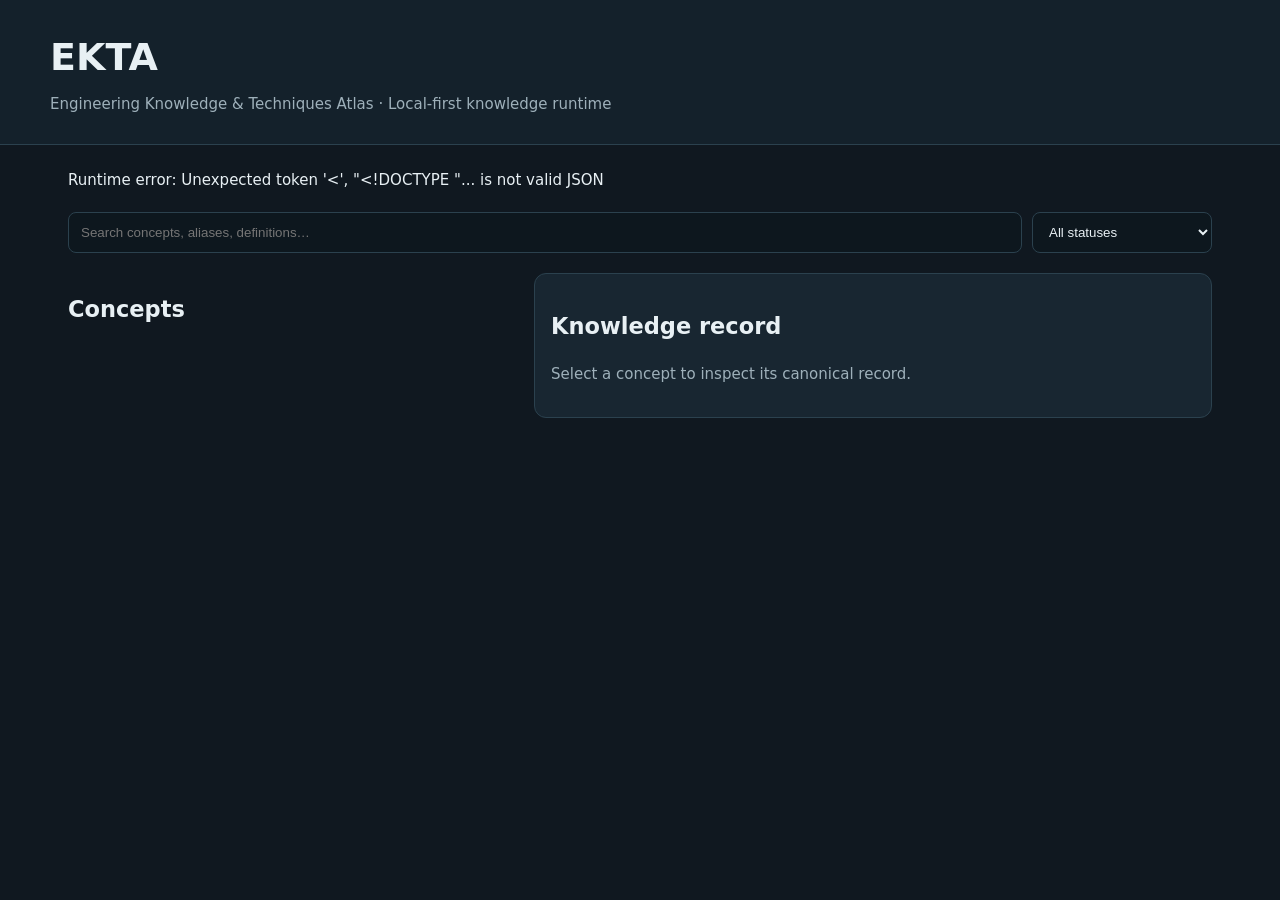
==== runtime/web/index.html @ 0058f208 "build: add minimal EKTA runtime explorer interface" ====
<!doctype html>
<html lang="en">
<head>
  <meta charset="utf-8">
  <meta name="viewport" content="width=device-width, initial-scale=1">
  <meta name="theme-color" content="#101820">
  <title>EKTA · Engineering Knowledge Atlas</title>
  <style>
    :root{color-scheme:dark;--bg:#101820;--panel:#182631;--line:#2b414e;--text:#e8f0f4;--muted:#9eb0ba;--accent:#7dd3c7}
    *{box-sizing:border-box}body{margin:0;background:var(--bg);color:var(--text);font:15px/1.55 system-ui,sans-serif}
    header{padding:28px max(22px,calc((100vw - 1180px)/2));border-bottom:1px solid var(--line);background:#14212b}
    h1{margin:0;font-size:clamp(24px,4vw,38px)}header p{margin:6px 0 0;color:var(--muted)}
    main{max-width:1180px;margin:24px auto;padding:0 18px}.stats{display:grid;grid-template-columns:repeat(auto-fit,minmax(150px,1fr));gap:12px}
    .stat,.panel,.item{background:var(--panel);border:1px solid var(--line);border-radius:12px;padding:16px}
    .stat strong{display:block;font-size:25px;color:var(--accent)}.stat span,.muted{color:var(--muted)}
    .toolbar{display:flex;gap:10px;margin:20px 0;flex-wrap:wrap}input,select{background:#0d171e;border:1px solid var(--line);color:var(--text);padding:11px 12px;border-radius:8px;min-width:180px}
    #query{flex:1}.layout{display:grid;grid-template-columns:minmax(260px,1fr) minmax(0,1.5fr);gap:14px}
    #results{display:grid;gap:8px;align-content:start}.item{cursor:pointer;text-align:left;color:inherit;width:100%}.item:hover,.item[aria-current=true]{border-color:var(--accent)}
    .item b{display:block}.item small{color:var(--muted)}pre{white-space:pre-wrap;overflow-wrap:anywhere;color:#c5d7df}
    @media(max-width:760px){.layout{grid-template-columns:1fr}.toolbar input{min-width:100%}}
  </style>
</head>
<body>
<header><h1>EKTA</h1><p>Engineering Knowledge &amp; Techniques Atlas · Local-first knowledge runtime</p></header>
<main>
  <section class="stats" id="stats" aria-live="polite"><div class="stat">Loading atlas…</div></section>
  <div class="toolbar">
    <input id="query" type="search" placeholder="Search concepts, aliases, definitions…" aria-label="Search concepts">
    <select id="status" aria-label="Filter by status"><option value="">All statuses</option><option>PROPOSED</option><option>RESEARCHED</option><option>VERIFIED</option><option>IMPLEMENTED</option><option>VALIDATED</option></select>
  </div>
  <section class="layout">
    <div><h2>Concepts</h2><div id="results" aria-live="polite"></div></div>
    <article class="panel" id="detail"><h2>Knowledge record</h2><p class="muted">Select a concept to inspect its canonical record.</p></article>
  </section>
</main>
<script>
const $=s=>document.querySelector(s);
async function loadOverview(){const d=await fetch('/api/v1/overview').then(r=>r.json());$('#stats').innerHTML=[
['Concepts',d.concept_count],['Domains',d.domain_count],['Layers',d.layer_count],['Graph edges',d.graph.edge_count],['Resolved edges',d.graph.resolved_edge_count]
].map(([k,v])=>'<div class="stat"><strong>'+v+'</strong><span>'+k+'</span></div>').join('')}
async function loadConcepts(){const p=new URLSearchParams();if($('#query').value)p.set('q',$('#query').value);if($('#status').value)p.set('status',$('#status').value);
const d=await fetch('/api/v1/concepts?'+p).then(r=>r.json());$('#results').innerHTML=d.items.map(x=>'<button class="item" data-id="'+x.id+'"><b>'+x.canonical_name+'</b><small>'+x.id+' · '+x.status+'</small></button>').join('')||'<p class="muted">No matching concepts.</p>';
document.querySelectorAll('[data-id]').forEach(b=>b.addEventListener('click',()=>loadDetail(b.dataset.id)))}
async function loadDetail(id){const d=await fetch('/api/v1/concepts/'+encodeURIComponent(id)).then(r=>r.json());$('#detail').innerHTML='<h2>'+d.canonical_name+'</h2><p class="muted">'+d.id+' · '+d.status+' · revision '+d.revision+'</p><p><b>Domains:</b> '+d.domains.join(', ')+'</p><p><b>Layers:</b> '+d.layers.join(', ')+'</p><pre></pre>';$('#detail pre').textContent=d.body}
$('#query').addEventListener('input',loadConcepts);$('#status').addEventListener('change',loadConcepts);
Promise.all([loadOverview(),loadConcepts()]).catch(e=>{$('#stats').textContent='Runtime error: '+e.message});
</script>
</body>
</html>
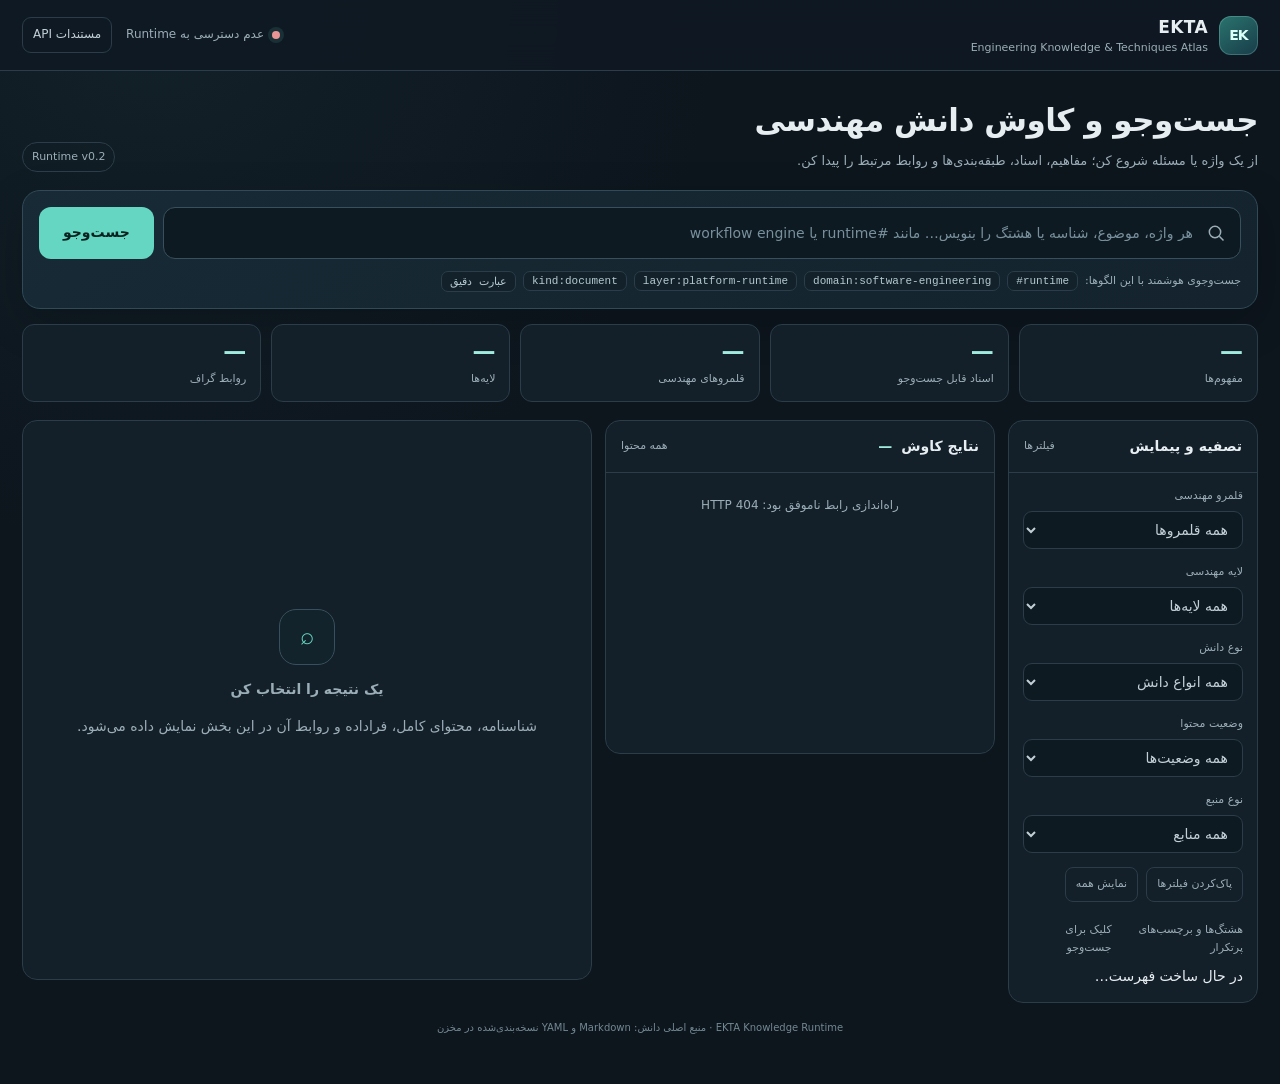
==== commit 6cba1980: "feat: build Persian RTL EKTA search and knowledge explorer" ====
--- a/runtime/web/index.html
+++ b/runtime/web/index.html
@@ -1,49 +1,414 @@
 <!doctype html>
-<html lang="en">
+<html lang="fa" dir="rtl">
 <head>
   <meta charset="utf-8">
   <meta name="viewport" content="width=device-width, initial-scale=1">
-  <meta name="theme-color" content="#101820">
-  <title>EKTA · Engineering Knowledge Atlas</title>
+  <meta name="theme-color" content="#101a23">
+  <meta name="description" content="EKTA — اطلس دانش و تکنیک‌های مهندسی؛ جست‌وجو، کاوش و مشاهده شناسنامه‌های دانش.">
+  <title>EKTA | اطلس دانش مهندسی</title>
   <style>
-    :root{color-scheme:dark;--bg:#101820;--panel:#182631;--line:#2b414e;--text:#e8f0f4;--muted:#9eb0ba;--accent:#7dd3c7}
-    *{box-sizing:border-box}body{margin:0;background:var(--bg);color:var(--text);font:15px/1.55 system-ui,sans-serif}
-    header{padding:28px max(22px,calc((100vw - 1180px)/2));border-bottom:1px solid var(--line);background:#14212b}
-    h1{margin:0;font-size:clamp(24px,4vw,38px)}header p{margin:6px 0 0;color:var(--muted)}
-    main{max-width:1180px;margin:24px auto;padding:0 18px}.stats{display:grid;grid-template-columns:repeat(auto-fit,minmax(150px,1fr));gap:12px}
-    .stat,.panel,.item{background:var(--panel);border:1px solid var(--line);border-radius:12px;padding:16px}
-    .stat strong{display:block;font-size:25px;color:var(--accent)}.stat span,.muted{color:var(--muted)}
-    .toolbar{display:flex;gap:10px;margin:20px 0;flex-wrap:wrap}input,select{background:#0d171e;border:1px solid var(--line);color:var(--text);padding:11px 12px;border-radius:8px;min-width:180px}
-    #query{flex:1}.layout{display:grid;grid-template-columns:minmax(260px,1fr) minmax(0,1.5fr);gap:14px}
-    #results{display:grid;gap:8px;align-content:start}.item{cursor:pointer;text-align:left;color:inherit;width:100%}.item:hover,.item[aria-current=true]{border-color:var(--accent)}
-    .item b{display:block}.item small{color:var(--muted)}pre{white-space:pre-wrap;overflow-wrap:anywhere;color:#c5d7df}
-    @media(max-width:760px){.layout{grid-template-columns:1fr}.toolbar input{min-width:100%}}
+    :root{
+      color-scheme:dark;--bg:#0d151d;--surface:#131f29;--surface2:#182733;--surface3:#203340;
+      --line:#2a3d49;--line2:#38505d;--text:#e7eef2;--muted:#9baeb8;--soft:#c2d0d6;
+      --accent:#65d6c2;--accent2:#a0eadc;--blue:#8bb8ef;--warn:#edc77d;--danger:#e99595;
+      --shadow:0 14px 44px rgba(0,0,0,.18);--radius:15px
+    }
+    *{box-sizing:border-box}
+    body{margin:0;background:radial-gradient(ellipse at 12% 0%,rgba(55,113,122,.13),transparent 36%),var(--bg);color:var(--text);font:14px/1.65 system-ui,-apple-system,"Segoe UI",sans-serif}
+    button,input,select{font:inherit}
+    button{cursor:pointer}
+    .topbar{border-bottom:1px solid var(--line);background:rgba(16,26,35,.92);position:sticky;top:0;z-index:5;backdrop-filter:blur(14px)}
+    .topbar-inner{max-width:1600px;margin:auto;padding:13px 22px;display:flex;align-items:center;gap:14px}
+    .brand{display:flex;align-items:center;gap:11px;min-width:230px}
+    .logo{width:39px;height:39px;border-radius:12px;background:linear-gradient(145deg,#2a746e,#183c49);display:grid;place-items:center;color:#d9fff7;font-weight:850;letter-spacing:-1px;box-shadow:inset 0 0 0 1px rgba(160,234,220,.25)}
+    .brand-title{font-weight:800;font-size:17px;letter-spacing:.4px}
+    .brand-sub{font-size:11px;color:var(--muted);margin-top:-2px}
+    .top-status{margin-inline-start:auto;display:flex;align-items:center;gap:8px;color:var(--muted);font-size:12px}
+    .status-dot{width:8px;height:8px;border-radius:50%;background:var(--accent);box-shadow:0 0 0 4px rgba(101,214,194,.12)}
+    .top-link{border:1px solid var(--line);border-radius:9px;padding:7px 10px;color:var(--soft);text-decoration:none;font-size:12px}
+    main{max-width:1600px;margin:auto;padding:24px 22px 48px}
+    .intro{display:flex;align-items:flex-end;justify-content:space-between;gap:20px;margin-bottom:18px}
+    h1{font-size:clamp(22px,3vw,31px);margin:0 0 4px;letter-spacing:-.5px}
+    .intro p{color:var(--muted);margin:0;font-size:13px}
+    .version{font-size:11px;color:var(--muted);border:1px solid var(--line);padding:5px 9px;border-radius:30px;white-space:nowrap}
+    .search-panel{background:linear-gradient(145deg,#172a35,#14232d);border:1px solid #304a57;border-radius:18px;padding:16px;box-shadow:var(--shadow)}
+    .search-row{display:flex;gap:9px;align-items:stretch}
+    .search-field{min-width:0;flex:1;position:relative}
+    .search-field svg{position:absolute;right:15px;top:50%;transform:translateY(-50%);color:var(--muted);pointer-events:none}
+    #query{width:100%;height:52px;border-radius:12px;border:1px solid var(--line2);background:#0e1a22;color:var(--text);padding:0 47px 0 14px;outline:none;direction:auto}
+    #query::placeholder{color:#78909c}
+    #query:focus{border-color:var(--accent);box-shadow:0 0 0 3px rgba(101,214,194,.12)}
+    .search-button{border:0;border-radius:12px;background:var(--accent);color:#08211f;padding:0 24px;font-weight:800;min-width:112px}
+    .search-button:hover{background:var(--accent2)}
+    .search-help{display:flex;flex-wrap:wrap;align-items:center;gap:7px;margin-top:12px;color:var(--muted);font-size:11px}
+    .syntax-chip,.tag-chip{display:inline-flex;align-items:center;border:1px solid var(--line);border-radius:7px;background:#12212a;color:#b6c9d1;padding:3px 8px;font:11px ui-monospace,SFMono-Regular,Consolas,monospace;direction:ltr}
+    .syntax-chip{cursor:pointer}.syntax-chip:hover,.tag-chip:hover{border-color:var(--accent);color:var(--accent2)}
+    .metrics{display:grid;grid-template-columns:repeat(5,minmax(0,1fr));gap:10px;margin:15px 0 18px}
+    .metric{background:var(--surface);border:1px solid var(--line);border-radius:12px;padding:12px 14px;min-width:0}
+    .metric strong{display:block;font-size:23px;line-height:1.25;color:var(--accent2);font-variant-numeric:tabular-nums}
+    .metric span{color:var(--muted);font-size:11px}
+    .workspace{display:grid;grid-template-columns:250px minmax(300px,390px) minmax(0,1fr);gap:13px;align-items:start}
+    .panel{background:var(--surface);border:1px solid var(--line);border-radius:var(--radius);min-width:0;overflow:hidden}
+    .panel-head{padding:14px 15px;border-bottom:1px solid var(--line);display:flex;align-items:center;justify-content:space-between;gap:10px}
+    .panel-head h2{font-size:14px;margin:0;font-weight:750}
+    .panel-head small{color:var(--muted);font-size:11px}
+    .panel-body{padding:14px}
+    .filter-group{margin-bottom:14px}
+    .filter-group label{display:block;color:var(--muted);font-size:11px;margin-bottom:6px}
+    select{width:100%;border:1px solid var(--line);background:#0e1a22;color:var(--soft);border-radius:9px;padding:9px 10px;min-width:0;outline:none}
+    select:focus{border-color:var(--accent)}
+    .filter-actions{display:flex;gap:8px}
+    .plain-button{border:1px solid var(--line);background:transparent;color:var(--muted);padding:7px 10px;border-radius:8px;font-size:11px}
+    .plain-button:hover{border-color:var(--line2);color:var(--text)}
+    .tags-title{display:flex;justify-content:space-between;color:var(--muted);font-size:11px;margin:19px 0 8px}
+    .tag-cloud{display:flex;gap:6px;flex-wrap:wrap}
+    .tag-chip{font-size:10px;cursor:pointer;max-width:100%;overflow:hidden;text-overflow:ellipsis}
+    .tag-chip.active{border-color:var(--accent);color:var(--accent2);background:rgba(101,214,194,.08)}
+    .results-head{display:flex;gap:9px;align-items:baseline;flex-wrap:wrap}
+    #result-count{color:var(--accent2);font-variant-numeric:tabular-nums}
+    #query-echo{color:var(--muted);font-size:11px;overflow-wrap:anywhere}
+    .result-list{padding:9px;display:grid;gap:8px;max-height:calc(100vh - 365px);min-height:280px;overflow:auto}
+    .result-card{border:1px solid var(--line);background:#14212b;border-radius:11px;padding:11px 12px;text-align:right;color:var(--text);width:100%;transition:border-color .15s,background .15s}
+    .result-card:hover{border-color:#547c83;background:#182a34}
+    .result-card[aria-current=true]{border-color:var(--accent);background:rgba(42,103,99,.17);box-shadow:inset -2px 0 0 var(--accent)}
+    .result-title{font-weight:750;font-size:13px;display:flex;align-items:center;gap:7px;flex-wrap:wrap}
+    .result-id{font:10px ui-monospace,SFMono-Regular,Consolas,monospace;color:#83a0ac;direction:ltr;display:inline-block}
+    .kind-pill,.status-pill{display:inline-flex;border:1px solid var(--line);border-radius:20px;padding:1px 7px;font-size:10px;color:#b4c5cc;white-space:nowrap}
+    .kind-pill{color:var(--blue);border-color:#354d61}
+    .status-pill{color:var(--warn);border-color:#66563a}
+    .result-snippet{font-size:11px;color:var(--muted);margin:7px 0 6px;line-height:1.6}
+    .result-footer{display:flex;gap:6px;flex-wrap:wrap;align-items:center}
+    .result-footer .tag-chip{padding:1px 6px;font-size:9px}
+    .result-source{font:10px ui-monospace,SFMono-Regular,Consolas,monospace;color:#78909c;direction:ltr;text-align:left;margin-inline-start:auto;max-width:100%;overflow:hidden;text-overflow:ellipsis;white-space:nowrap}
+    .detail-panel{min-height:560px}
+    .detail-empty{min-height:520px;display:grid;place-items:center;text-align:center;padding:36px;color:var(--muted)}
+    .empty-symbol{width:56px;height:56px;border:1px solid var(--line2);border-radius:17px;margin:0 auto 13px;display:grid;place-items:center;color:var(--accent);font-size:24px;background:#12232b}
+    .detail-top{padding:19px 20px 15px;border-bottom:1px solid var(--line);background:linear-gradient(140deg,rgba(38,82,88,.17),transparent 75%)}
+    .detail-type{display:flex;gap:7px;align-items:center;color:var(--muted);font-size:11px;margin-bottom:7px}
+    .detail-title{font-size:21px;margin:0 0 4px;line-height:1.4;overflow-wrap:anywhere}
+    .detail-id{font:11px ui-monospace,SFMono-Regular,Consolas,monospace;color:#8ca8b3;direction:ltr;text-align:right}
+    .meta-chips{display:flex;gap:6px;flex-wrap:wrap;margin-top:12px}
+    .meta-chip{font-size:10px;color:#bad0d7;border:1px solid #314954;background:#172a34;padding:3px 8px;border-radius:20px}
+    .tabs{display:flex;gap:4px;padding:9px 14px;border-bottom:1px solid var(--line);overflow:auto}
+    .tab{border:0;background:transparent;color:var(--muted);padding:7px 12px;border-radius:8px;white-space:nowrap;font-size:12px}
+    .tab[aria-selected=true]{background:rgba(101,214,194,.12);color:var(--accent2)}
+    .detail-content{padding:17px 20px 24px;min-height:330px}
+    .detail-content h2{font-size:16px;margin:20px 0 8px;color:#d9e8ec}
+    .detail-content h3{font-size:14px;margin:17px 0 6px;color:var(--accent2)}
+    .detail-content p{margin:7px 0;color:#c3d0d5;white-space:pre-wrap}
+    .detail-content ul{padding-inline-start:21px;color:#c3d0d5}
+    .detail-content li{padding:2px 0}
+    .detail-content code{font:12px ui-monospace,SFMono-Regular,Consolas,monospace;background:#0b171f;border:1px solid var(--line);border-radius:5px;padding:2px 5px;direction:ltr;display:inline-block}
+    .detail-content pre{direction:ltr;text-align:left;white-space:pre-wrap;overflow:auto;background:#0b171f;border:1px solid var(--line);border-radius:9px;padding:12px;color:#c4d4d9;font-size:11px}
+    .relation-row{display:flex;align-items:center;gap:8px;padding:8px 0;border-bottom:1px solid rgba(42,61,73,.7);flex-wrap:wrap}
+    .relation-predicate{font:10px ui-monospace,SFMono-Regular,Consolas,monospace;color:var(--accent2);direction:ltr}
+    .relation-target{border:0;background:transparent;color:#c9d8de;text-decoration:underline;text-decoration-color:#54717d;text-underline-offset:3px;padding:0}
+    .relation-state{font-size:10px;color:var(--warn);margin-inline-start:auto}
+    .metadata-table{width:100%;border-collapse:collapse;font-size:11px;table-layout:fixed}
+    .metadata-table td{padding:8px 7px;border-bottom:1px solid var(--line);vertical-align:top;overflow-wrap:anywhere}
+    .metadata-table td:first-child{width:31%;color:var(--muted);direction:ltr;text-align:right}
+    .metadata-table td:last-child{color:#cbd8dd}
+    .notice{padding:14px;color:var(--muted);font-size:12px;text-align:center}
+    .load-more{margin:0 9px 10px;width:calc(100% - 18px);padding:9px;border:1px dashed var(--line2);background:transparent;color:var(--accent2);border-radius:9px}
+    .footer-note{text-align:center;color:#738993;font-size:10px;margin-top:17px}
+    .hidden{display:none!important}
+    @media(max-width:1180px){.workspace{grid-template-columns:220px minmax(0,1fr)}.detail-panel{grid-column:1/-1}.detail-empty{min-height:280px}.result-list{max-height:520px}}
+    @media(max-width:720px){
+      .topbar-inner{padding:10px 13px}.brand{min-width:0}.brand-sub,.top-link{display:none}.top-status{font-size:10px}
+      main{padding:18px 12px 34px}.intro{align-items:flex-start}.version{display:none}
+      .search-panel{padding:11px}.search-row{flex-direction:column}.search-button{height:45px}
+      .metrics{grid-template-columns:repeat(2,minmax(0,1fr));gap:7px}.metric{padding:10px}.metric strong{font-size:20px}
+      .workspace{grid-template-columns:minmax(0,1fr);gap:10px}.detail-panel{grid-column:auto}.result-list{max-height:440px;min-height:180px}
+      .detail-title{font-size:18px}.detail-content{padding:14px}.detail-top{padding:15px}
+    }
   </style>
 </head>
 <body>
-<header><h1>EKTA</h1><p>Engineering Knowledge &amp; Techniques Atlas · Local-first knowledge runtime</p></header>
+<header class="topbar">
+  <div class="topbar-inner">
+    <div class="brand"><div class="logo">EK</div><div><div class="brand-title">EKTA</div><div class="brand-sub">Engineering Knowledge &amp; Techniques Atlas</div></div></div>
+    <div class="top-status"><span class="status-dot" id="health-dot"></span><span id="health-label">در حال اتصال به هسته دانش…</span></div>
+    <a class="top-link" href="/docs" target="_blank" rel="noopener">مستندات API</a>
+  </div>
+</header>
 <main>
-  <section class="stats" id="stats" aria-live="polite"><div class="stat">Loading atlas…</div></section>
-  <div class="toolbar">
-    <input id="query" type="search" placeholder="Search concepts, aliases, definitions…" aria-label="Search concepts">
-    <select id="status" aria-label="Filter by status"><option value="">All statuses</option><option>PROPOSED</option><option>RESEARCHED</option><option>VERIFIED</option><option>IMPLEMENTED</option><option>VALIDATED</option></select>
-  </div>
-  <section class="layout">
-    <div><h2>Concepts</h2><div id="results" aria-live="polite"></div></div>
-    <article class="panel" id="detail"><h2>Knowledge record</h2><p class="muted">Select a concept to inspect its canonical record.</p></article>
+  <section class="intro">
+    <div><h1>جست‌وجو و کاوش دانش مهندسی</h1><p>از یک واژه یا مسئله شروع کن؛ مفاهیم، اسناد، طبقه‌بندی‌ها و روابط مرتبط را پیدا کن.</p></div>
+    <span class="version" id="runtime-version">Runtime v0.2</span>
   </section>
+
+  <section class="search-panel" aria-label="جست‌وجوی دانش">
+    <div class="search-row">
+      <div class="search-field">
+        <svg width="20" height="20" viewBox="0 0 24 24" fill="none" stroke="currentColor" stroke-width="1.8" aria-hidden="true"><circle cx="10.8" cy="10.8" r="6.8"/><path d="m16 16 5 5"/></svg>
+        <input id="query" type="search" autocomplete="off" placeholder="هر واژه، موضوع، شناسه یا هشتگ را بنویس… مانند #runtime یا workflow engine" aria-label="عبارت جست‌وجو">
+      </div>
+      <button class="search-button" id="search-button" type="button">جست‌وجو</button>
+    </div>
+    <div class="search-help">
+      <span>جست‌وجوی هوشمند با این الگوها:</span>
+      <button class="syntax-chip" data-query="#runtime">#runtime</button>
+      <button class="syntax-chip" data-query="domain:software-engineering">domain:software-engineering</button>
+      <button class="syntax-chip" data-query="layer:platform-runtime">layer:platform-runtime</button>
+      <button class="syntax-chip" data-query="kind:document">kind:document</button>
+      <button class="syntax-chip" data-query='"workflow runtime"'>عبارت دقیق</button>
+    </div>
+  </section>
+
+  <section class="metrics" id="metrics" aria-label="آمار اطلس">
+    <div class="metric"><strong>—</strong><span>مفهوم‌ها</span></div>
+    <div class="metric"><strong>—</strong><span>اسناد قابل جست‌وجو</span></div>
+    <div class="metric"><strong>—</strong><span>قلمروهای مهندسی</span></div>
+    <div class="metric"><strong>—</strong><span>لایه‌ها</span></div>
+    <div class="metric"><strong>—</strong><span>روابط گراف</span></div>
+  </section>
+
+  <section class="workspace">
+    <aside class="panel">
+      <div class="panel-head"><h2>تصفیه و پیمایش</h2><small>فیلترها</small></div>
+      <div class="panel-body">
+        <div class="filter-group"><label for="domain-filter">قلمرو مهندسی</label><select id="domain-filter"><option value="">همه قلمروها</option></select></div>
+        <div class="filter-group"><label for="layer-filter">لایه مهندسی</label><select id="layer-filter"><option value="">همه لایه‌ها</option></select></div>
+        <div class="filter-group"><label for="type-filter">نوع دانش</label><select id="type-filter"><option value="">همه انواع دانش</option></select></div>
+        <div class="filter-group"><label for="status-filter">وضعیت محتوا</label><select id="status-filter"><option value="">همه وضعیت‌ها</option></select></div>
+        <div class="filter-group"><label for="kind-filter">نوع منبع</label><select id="kind-filter"><option value="">همه منابع</option><option value="concept">شناسنامه مفهوم</option><option value="document">سند</option><option value="taxonomy">Taxonomy</option><option value="schema">Schema</option></select></div>
+        <div class="filter-actions"><button class="plain-button" id="clear-filters">پاک‌کردن فیلترها</button><button class="plain-button" id="show-all">نمایش همه</button></div>
+        <div class="tags-title"><span>هشتگ‌ها و برچسب‌های پرتکرار</span><span>کلیک برای جست‌وجو</span></div>
+        <div class="tag-cloud" id="tag-cloud"><span class="muted">در حال ساخت فهرست…</span></div>
+      </div>
+    </aside>
+
+    <section class="panel" aria-label="نتایج جست‌وجو">
+      <div class="panel-head">
+        <div class="results-head"><h2>نتایج کاوش</h2><strong id="result-count">—</strong></div>
+        <small id="query-echo">همه محتوا</small>
+      </div>
+      <div class="result-list" id="result-list" aria-live="polite"><div class="notice">در حال بارگذاری دانشنامه…</div></div>
+      <button class="load-more hidden" id="load-more">نمایش نتایج بیشتر</button>
+    </section>
+
+    <section class="panel detail-panel" aria-label="شناسنامه و محتوای انتخاب‌شده">
+      <div id="detail-view" class="detail-empty">
+        <div><div class="empty-symbol">⌕</div><strong>یک نتیجه را انتخاب کن</strong><p>شناسنامه، محتوای کامل، فراداده و روابط آن در این بخش نمایش داده می‌شود.</p></div>
+      </div>
+    </section>
+  </section>
+  <div class="footer-note">EKTA Knowledge Runtime · منبع اصلی دانش: Markdown و YAML نسخه‌بندی‌شده در مخزن</div>
 </main>
 <script>
-const $=s=>document.querySelector(s);
-async function loadOverview(){const d=await fetch('/api/v1/overview').then(r=>r.json());$('#stats').innerHTML=[
-['Concepts',d.concept_count],['Domains',d.domain_count],['Layers',d.layer_count],['Graph edges',d.graph.edge_count],['Resolved edges',d.graph.resolved_edge_count]
-].map(([k,v])=>'<div class="stat"><strong>'+v+'</strong><span>'+k+'</span></div>').join('')}
-async function loadConcepts(){const p=new URLSearchParams();if($('#query').value)p.set('q',$('#query').value);if($('#status').value)p.set('status',$('#status').value);
-const d=await fetch('/api/v1/concepts?'+p).then(r=>r.json());$('#results').innerHTML=d.items.map(x=>'<button class="item" data-id="'+x.id+'"><b>'+x.canonical_name+'</b><small>'+x.id+' · '+x.status+'</small></button>').join('')||'<p class="muted">No matching concepts.</p>';
-document.querySelectorAll('[data-id]').forEach(b=>b.addEventListener('click',()=>loadDetail(b.dataset.id)))}
-async function loadDetail(id){const d=await fetch('/api/v1/concepts/'+encodeURIComponent(id)).then(r=>r.json());$('#detail').innerHTML='<h2>'+d.canonical_name+'</h2><p class="muted">'+d.id+' · '+d.status+' · revision '+d.revision+'</p><p><b>Domains:</b> '+d.domains.join(', ')+'</p><p><b>Layers:</b> '+d.layers.join(', ')+'</p><pre></pre>';$('#detail pre').textContent=d.body}
-$('#query').addEventListener('input',loadConcepts);$('#status').addEventListener('change',loadConcepts);
-Promise.all([loadOverview(),loadConcepts()]).catch(e=>{$('#stats').textContent='Runtime error: '+e.message});
+const $ = selector => document.querySelector(selector);
+const state = {query:"",offset:0,limit:25,total:0,results:[],selected:null,tab:"content",sequence:0,facets:null};
+const escapeHtml = value => String(value ?? "").replace(/[&<>"']/g, char => ({"&":"&amp;","<":"&lt;",">":"&gt;",'"':"&quot;","'":"&#39;"}[char]));
+const toLabel = value => String(value ?? "").replace(/[-_]/g," ");
+const kindLabel = kind => ({concept:"شناسنامه مفهوم",document:"سند",taxonomy:"طبقه‌بندی",schema:"قرارداد داده"}[kind] || kind || "محتوا");
+const $query = $("#query");
+
+async function api(path){
+  const response = await fetch(path,{headers:{"Accept":"application/json"}});
+  if(!response.ok) throw new Error("HTTP "+response.status);
+  return response.json();
+}
+function optionMarkup(items, firstLabel){
+  return '<option value="">'+escapeHtml(firstLabel)+'</option>'+items.map(item=>
+    '<option value="'+escapeHtml(item.id)+'">'+escapeHtml(item.label)+' ('+item.count+')</option>'
+  ).join("");
+}
+async function loadShell(){
+  const [overview,facets] = await Promise.all([api("/api/v1/overview"),api("/api/v1/facets")]);
+  state.facets=facets;
+  $("#runtime-version").textContent="Runtime v"+overview.runtime_version;
+  $("#health-label").textContent="هسته دانش متصل است";
+  $("#health-dot").style.background="var(--accent)";
+  $("#metrics").innerHTML=[
+    ["concept_count","مفهوم‌ها"],["document_count","اسناد قابل جست‌وجو"],["domain_count","قلمروها"],["layer_count","لایه‌ها"]
+  ].map(([key,label])=>'<div class="metric"><strong>'+Number(overview[key]||0)+'</strong><span>'+label+'</span></div>').join('')+
+  '<div class="metric"><strong>'+Number(overview.graph?.edge_count||0)+'</strong><span>روابط گراف</span></div>';
+  $("#domain-filter").innerHTML=optionMarkup(facets.domains,"همه قلمروها");
+  $("#layer-filter").innerHTML=optionMarkup(facets.layers,"همه لایه‌ها");
+  $("#type-filter").innerHTML=optionMarkup(facets.knowledge_types,"همه انواع دانش");
+  $("#status-filter").innerHTML=optionMarkup(facets.statuses,"همه وضعیت‌ها");
+  $("#tag-cloud").innerHTML=facets.tags.slice(0,42).map(tag=>
+    '<button type="button" class="tag-chip" data-tag="'+escapeHtml(tag)+'">#'+escapeHtml(tag)+'</button>'
+  ).join("");
+  $("#tag-cloud").querySelectorAll("[data-tag]").forEach(button=>button.addEventListener("click",()=>useTag(button.dataset.tag)));
+}
+function currentParams(){
+  const params=new URLSearchParams({q:state.query,limit:String(state.limit),offset:String(state.offset)});
+  const filters=[["domain-filter","domain"],["layer-filter","layer"],["type-filter","knowledge_type"],["status-filter","status"],["kind-filter","kind"]];
+  for(const [element,key] of filters){const value=$("#"+element).value;if(value)params.set(key,value)}
+  return params;
+}
+function useTag(tag){
+  $query.value="#"+tag;
+  clearSelectFilters();
+  runSearch(true);
+}
+function clearSelectFilters(){
+  ["domain-filter","layer-filter","type-filter","status-filter","kind-filter"].forEach(id=>$("#"+id).value="");
+}
+function runSearch(reset=true){
+  if(reset){state.offset=0;state.results=[]}
+  state.query=$query.value.trim();
+  const sequence=++state.sequence;
+  $("#query-echo").textContent=state.query || "همه محتوا";
+  $("#result-list").innerHTML='<div class="notice">در حال جست‌وجو در دانش و اسناد…</div>';
+  $("#load-more").classList.add("hidden");
+  api("/api/v1/search?"+currentParams().toString()).then(data=>{
+    if(sequence!==state.sequence)return;
+    state.total=data.count;
+    state.results=reset?data.results:[...state.results,...data.results];
+    renderResults(reset);
+    $("#result-count").textContent=data.count.toLocaleString("fa-IR")+" نتیجه";
+    $("#load-more").classList.toggle("hidden",!data.has_more);
+  }).catch(error=>{
+    if(sequence!==state.sequence)return;
+    $("#result-list").innerHTML='<div class="notice">خطا در جست‌وجو: '+escapeHtml(error.message)+'</div>';
+    $("#result-count").textContent="—";
+  });
+}
+function renderResults(reset){
+  if(!state.results.length){
+    $("#result-list").innerHTML='<div class="notice">محتوایی مطابق عبارت و فیلترهای فعلی پیدا نشد. هشتگ یا فیلترها را تغییر بده.</div>';
+    return;
+  }
+  const html=state.results.map(item=>{
+    const selected=state.selected?.id===item.id;
+    const tags=(item.tags||[]).slice(0,4).map(tag=>
+      '<button type="button" class="tag-chip" data-tag="'+escapeHtml(tag)+'">#'+escapeHtml(tag)+'</button>'
+    ).join("");
+    return '<article class="result-card" data-result-id="'+escapeHtml(item.id)+'" data-result-kind="'+escapeHtml(item.kind)+'" tabindex="0" role="button" aria-current="'+selected+'">'+
+      '<div class="result-title">'+escapeHtml(item.title)+' <span class="kind-pill">'+escapeHtml(kindLabel(item.kind))+'</span>'+
+      (item.status?'<span class="status-pill">'+escapeHtml(item.status)+'</span>':'')+'</div>'+
+      '<div class="result-id">'+escapeHtml(item.id)+'</div>'+
+      '<p class="result-snippet">'+escapeHtml(item.snippet||item.summary||"")+'</p>'+
+      '<div class="result-footer">'+tags+'<span class="result-source">'+escapeHtml(item.source_file)+'</span></div>'+
+      '</article>';
+  }).join("");
+  if(reset)$("#result-list").innerHTML=html;
+  else $("#result-list").insertAdjacentHTML("beforeend",html);
+  $("#result-list").querySelectorAll("[data-result-id]").forEach(card=>{
+    card.addEventListener("click",event=>{
+      if(event.target.closest("[data-tag]"))return;
+      openResult(card.dataset.resultId,card.dataset.resultKind);
+    });
+    card.addEventListener("keydown",event=>{
+      if(event.key==="Enter"||event.key===" "){event.preventDefault();openResult(card.dataset.resultId,card.dataset.resultKind)}
+    });
+  });
+  $("#result-list").querySelectorAll("[data-tag]").forEach(button=>button.addEventListener("click",()=>useTag(button.dataset.tag)));
+}
+async function openResult(id,kind){
+  $("#detail-view").innerHTML='<div class="notice">در حال بازکردن شناسنامه…</div>';
+  try{
+    const data=kind==="concept"?await api("/api/v1/concepts/"+encodeURIComponent(id)):await api("/api/v1/documents/"+encodeURIComponent(id));
+    state.selected={...data,kind};
+    state.tab="content";
+    renderResults(true);
+    renderDetail();
+  }catch(error){
+    $("#detail-view").innerHTML='<div class="notice">بازکردن محتوا با خطا مواجه شد: '+escapeHtml(error.message)+'</div>';
+  }
+}
+function renderInline(text){
+  let safe=escapeHtml(text);
+  safe=safe.replace(/\*\*(.+?)\*\*/g,"<strong>$1</strong>");
+  safe=safe.replace(/`([^`]+)`/g,"<code>$1</code>");
+  return safe;
+}
+function renderMarkdown(source){
+  const lines=String(source||"").split(/\r?\n/);
+  const out=[];let paragraph=[];let list=[];let inCode=false;let code=[];
+  const flushParagraph=()=>{if(paragraph.length){out.push("<p>"+paragraph.map(renderInline).join("<br>")+"</p>");paragraph=[]}};
+  const flushList=()=>{if(list.length){out.push("<ul>"+list.map(line=>"<li>"+renderInline(line)+"</li>").join("")+"</ul>");list=[]}};
+  const flushCode=()=>{if(code.length){out.push("<pre><code>"+escapeHtml(code.join("\n"))+"</code></pre>");code=[]}};
+  for(const line of lines){
+    if(line.trim().startsWith("```")){
+      flushParagraph();flushList();
+      if(inCode){flushCode();inCode=false}else inCode=true;
+      continue;
+    }
+    if(inCode){code.push(line);continue}
+    const heading=line.match(/^(#{1,4})\s+(.+)$/);
+    if(heading){flushParagraph();flushList();const level=Math.min(4,Number(heading[1].length)+1);out.push("<h"+level+">"+renderInline(heading[2])+"</h"+level+">");continue}
+    if(/^\s*[-*]\s+/.test(line)){flushParagraph();list.push(line.replace(/^\s*[-*]\s+/,""));continue}
+    if(!line.trim()){flushParagraph();flushList();continue}
+    if(/^---+$/.test(line.trim())){flushParagraph();flushList();out.push("<hr>");continue}
+    paragraph.push(line);
+  }
+  flushParagraph();flushList();if(inCode)flushCode();
+  return out.join("");
+}
+function chipList(values){
+  return (values||[]).map(value=>'<button type="button" class="meta-chip" data-tag="'+escapeHtml(String(value).toLowerCase().replace(/\s+/g,"-"))+'">#'+escapeHtml(value)+'</button>').join("");
+}
+function renderDetail(){
+  const item=state.selected;if(!item)return;
+  const isConcept=item.kind==="concept";
+  const title=isConcept?item.canonical_name:item.title;
+  const tags=[...(item.domains||[]),...(item.layers||[]),...(item.knowledge_types||[]),...(item.tags||[])];
+  const typeHtml='<span class="kind-pill">'+escapeHtml(kindLabel(item.kind))+'</span>'+
+    (item.status?'<span class="status-pill">'+escapeHtml(item.status)+'</span>':'');
+  const metaHtml=tags.slice(0,20).map(tag=>'<button type="button" class="meta-chip" data-tag="'+escapeHtml(String(tag).toLowerCase().replace(/\s+/g,"-"))+'">#'+escapeHtml(tag)+'</button>').join("");
+  $("#detail-view").innerHTML=
+    '<div class="detail-top"><div class="detail-type">'+typeHtml+'</div><h2 class="detail-title">'+escapeHtml(title)+'</h2>'+
+    '<div class="detail-id">'+escapeHtml(item.id)+'</div><div class="meta-chips">'+metaHtml+'</div></div>'+
+    '<nav class="tabs" role="tablist">'+
+      '<button class="tab" data-tab="content" role="tab" aria-selected="'+(state.tab==="content")+'">محتوا و تعریف</button>'+
+      '<button class="tab" data-tab="relations" role="tab" aria-selected="'+(state.tab==="relations")+'">روابط و پیوندها</button>'+
+      '<button class="tab" data-tab="metadata" role="tab" aria-selected="'+(state.tab==="metadata")+'">فراداده و شناسنامه</button>'+
+    '</nav><div class="detail-content" id="detail-content">'+renderDetailTab(item,state.tab)+'</div>';
+  $("#detail-view").querySelectorAll("[data-tab]").forEach(button=>button.addEventListener("click",()=>{state.tab=button.dataset.tab;renderDetail()}));
+  $("#detail-view").querySelectorAll("[data-tag]").forEach(button=>button.addEventListener("click",()=>useTag(button.dataset.tag)));
+  $("#detail-view").querySelectorAll("[data-related-id]").forEach(button=>button.addEventListener("click",()=>openResult(button.dataset.relatedId,"concept")));
+}
+function renderDetailTab(item,tab){
+  if(tab==="content"){
+    const body=item.body||item.content||"محتوایی برای نمایش وجود ندارد.";
+    const summary=item.metadata?.definition||"";
+    return (summary?'<h3>خلاصه</h3><p>'+escapeHtml(summary)+'</p>':'')+
+      renderMarkdown(body)+'<p class="muted">مسیر منبع: <code>'+escapeHtml(item.source_file)+'</code></p>';
+  }
+  if(tab==="relations"){
+    if(item.kind!=="concept")return '<h3>برچسب‌های سند</h3><div class="meta-chips">'+chipList(item.tags)+'</div><p class="muted">این سند هنوز روابط مفهومی ساخت‌یافته ندارد.</p>';
+    const rel=item.relationships||{outgoing:[],incoming:[]};
+    const renderRows=(rows,direction)=>rows.length?rows.map(edge=>{
+      const label=direction==="outgoing"?edge.target_label:edge.source;
+      const id=direction==="outgoing"?edge.target:edge.source;
+      return '<div class="relation-row"><span class="relation-predicate">'+escapeHtml(edge.predicate)+'</span>'+
+        (id?'<button class="relation-target" data-related-id="'+escapeHtml(id)+'">'+escapeHtml(label)+'</button>':'<span>'+escapeHtml(label)+'</span>')+
+        '<span class="relation-state">'+escapeHtml(edge.status)+'</span></div>';
+    }).join(""):'<p class="muted">موردی ثبت نشده است.</p>';
+    return '<h3>روابط خروجی</h3>'+renderRows(rel.outgoing,"outgoing")+
+      '<h3>روابط ورودی</h3>'+renderRows(rel.incoming,"incoming")+
+      '<p class="muted">پیوندهای حل‌نشده حذف نشده‌اند؛ وضعیتشان برای اصلاح دانش نشان داده می‌شود.</p>';
+  }
+  const metadata=item.metadata||{
+    id:item.id,title:item.title,kind:item.kind,source_file:item.source_file,tags:item.tags,headings:item.headings
+  };
+  const entries=Object.entries(metadata);
+  return '<table class="metadata-table"><tbody>'+entries.map(([key,value])=>
+    '<tr><td>'+escapeHtml(key)+'</td><td><pre>'+escapeHtml(typeof value==="string"?value:JSON.stringify(value,null,2))+'</pre></td></tr>'
+  ).join("")+'</tbody></table>';
+}
+function clearAll(){
+  $query.value="";clearSelectFilters();runSearch(true);
+}
+$("#search-button").addEventListener("click",()=>runSearch(true));
+$query.addEventListener("keydown",event=>{if(event.key==="Enter")runSearch(true)});
+let debounce;
+$query.addEventListener("input",()=>{clearTimeout(debounce);debounce=setTimeout(()=>runSearch(true),260)});
+["domain-filter","layer-filter","type-filter","status-filter","kind-filter"].forEach(id=>$("#"+id).addEventListener("change",()=>runSearch(true)));
+$("#clear-filters").addEventListener("click",()=>{clearSelectFilters();runSearch(true)});
+$("#show-all").addEventListener("click",clearAll);
+$("#load-more").addEventListener("click",()=>{state.offset+=state.limit;runSearch(false)});
+document.querySelectorAll("[data-query]").forEach(button=>button.addEventListener("click",()=>{$query.value=button.dataset.query;clearSelectFilters();runSearch(true)}));
+document.addEventListener("keydown",event=>{
+  if((event.ctrlKey||event.metaKey)&&event.key.toLowerCase()==="k"){event.preventDefault();$query.focus()}
+});
+(async()=>{
+  try{await loadShell();runSearch(true)}
+  catch(error){$("#health-label").textContent="عدم دسترسی به Runtime";$("#health-dot").style.background="var(--danger)";$("#result-list").innerHTML='<div class="notice">راه‌اندازی رابط ناموفق بود: '+escapeHtml(error.message)+'</div>'}
+})();
 </script>
 </body>
 </html>
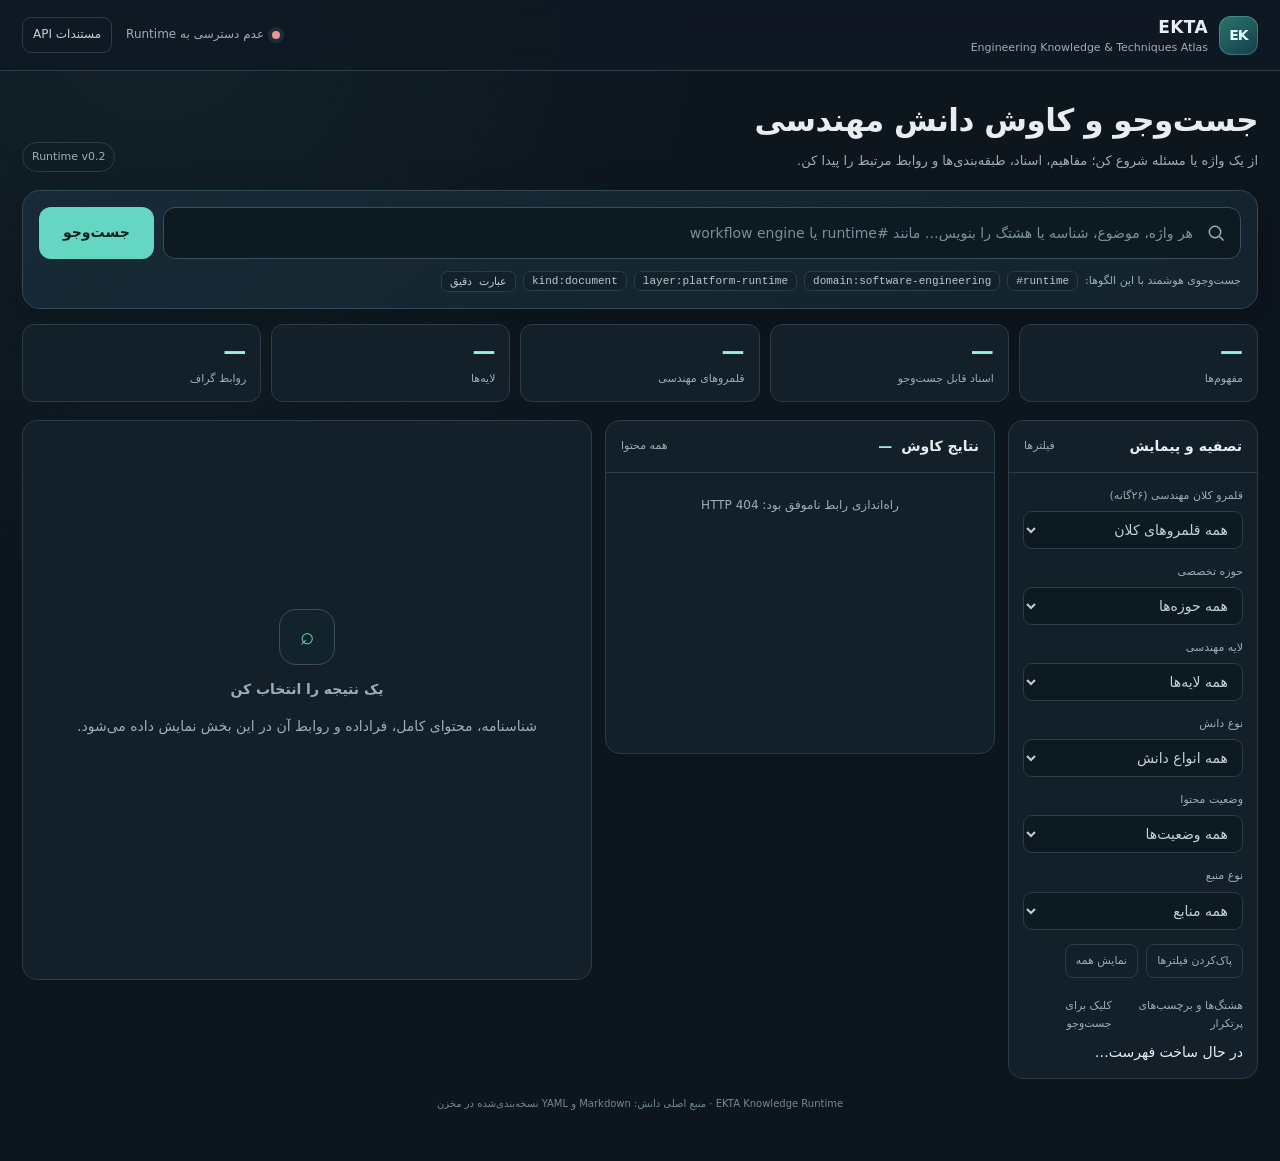
==== commit ed47aa71: "feat: add 26 territory facets and delegated explorer interactions" ====
--- a/runtime/web/index.html
+++ b/runtime/web/index.html
@@ -167,7 +167,8 @@
     <aside class="panel">
       <div class="panel-head"><h2>تصفیه و پیمایش</h2><small>فیلترها</small></div>
       <div class="panel-body">
-        <div class="filter-group"><label for="domain-filter">قلمرو مهندسی</label><select id="domain-filter"><option value="">همه قلمروها</option></select></div>
+        <div class="filter-group"><label for="territory-filter">قلمرو کلان مهندسی (۲۶گانه)</label><select id="territory-filter"><option value="">همه قلمروهای کلان</option></select></div>
+        <div class="filter-group"><label for="domain-filter">حوزه تخصصی</label><select id="domain-filter"><option value="">همه حوزه‌ها</option></select></div>
         <div class="filter-group"><label for="layer-filter">لایه مهندسی</label><select id="layer-filter"><option value="">همه لایه‌ها</option></select></div>
         <div class="filter-group"><label for="type-filter">نوع دانش</label><select id="type-filter"><option value="">همه انواع دانش</option></select></div>
         <div class="filter-group"><label for="status-filter">وضعیت محتوا</label><select id="status-filter"><option value="">همه وضعیت‌ها</option></select></div>
@@ -220,10 +221,11 @@
   $("#health-label").textContent="هسته دانش متصل است";
   $("#health-dot").style.background="var(--accent)";
   $("#metrics").innerHTML=[
-    ["concept_count","مفهوم‌ها"],["document_count","اسناد قابل جست‌وجو"],["domain_count","قلمروها"],["layer_count","لایه‌ها"]
+    ["concept_count","شناسنامه مفهوم"],["document_count","اسناد و منابع"],["territory_count","قلمروهای کلان"],["domain_count","حوزه‌های تخصصی"],["layer_count","لایه‌های مهندسی"]
   ].map(([key,label])=>'<div class="metric"><strong>'+Number(overview[key]||0)+'</strong><span>'+label+'</span></div>').join('')+
   '<div class="metric"><strong>'+Number(overview.graph?.edge_count||0)+'</strong><span>روابط گراف</span></div>';
-  $("#domain-filter").innerHTML=optionMarkup(facets.domains,"همه قلمروها");
+  $("#territory-filter").innerHTML=optionMarkup(facets.territories,"همه قلمروهای کلان");
+  $("#domain-filter").innerHTML=optionMarkup(facets.domains,"همه حوزه‌ها");
   $("#layer-filter").innerHTML=optionMarkup(facets.layers,"همه لایه‌ها");
   $("#type-filter").innerHTML=optionMarkup(facets.knowledge_types,"همه انواع دانش");
   $("#status-filter").innerHTML=optionMarkup(facets.statuses,"همه وضعیت‌ها");
@@ -234,7 +236,7 @@
 }
 function currentParams(){
   const params=new URLSearchParams({q:state.query,limit:String(state.limit),offset:String(state.offset)});
-  const filters=[["domain-filter","domain"],["layer-filter","layer"],["type-filter","knowledge_type"],["status-filter","status"],["kind-filter","kind"]];
+  const filters=[["territory-filter","territory"],["domain-filter","domain"],["layer-filter","layer"],["type-filter","knowledge_type"],["status-filter","status"],["kind-filter","kind"]];
   for(const [element,key] of filters){const value=$("#"+element).value;if(value)params.set(key,value)}
   return params;
 }
@@ -244,7 +246,7 @@
   runSearch(true);
 }
 function clearSelectFilters(){
-  ["domain-filter","layer-filter","type-filter","status-filter","kind-filter"].forEach(id=>$("#"+id).value="");
+  ["territory-filter","domain-filter","layer-filter","type-filter","status-filter","kind-filter"].forEach(id=>$("#"+id).value="");
 }
 function runSearch(reset=true){
   if(reset){state.offset=0;state.results=[]}
@@ -286,16 +288,6 @@
   }).join("");
   if(reset)$("#result-list").innerHTML=html;
   else $("#result-list").insertAdjacentHTML("beforeend",html);
-  $("#result-list").querySelectorAll("[data-result-id]").forEach(card=>{
-    card.addEventListener("click",event=>{
-      if(event.target.closest("[data-tag]"))return;
-      openResult(card.dataset.resultId,card.dataset.resultKind);
-    });
-    card.addEventListener("keydown",event=>{
-      if(event.key==="Enter"||event.key===" "){event.preventDefault();openResult(card.dataset.resultId,card.dataset.resultKind)}
-    });
-  });
-  $("#result-list").querySelectorAll("[data-tag]").forEach(button=>button.addEventListener("click",()=>useTag(button.dataset.tag)));
 }
 async function openResult(id,kind){
   $("#detail-view").innerHTML='<div class="notice">در حال بازکردن شناسنامه…</div>';
@@ -393,11 +385,22 @@
 function clearAll(){
   $query.value="";clearSelectFilters();runSearch(true);
 }
+
+$("#result-list").addEventListener("click",event=>{
+  const tag=event.target.closest("[data-tag]");
+  if(tag){useTag(tag.dataset.tag);return}
+  const card=event.target.closest("[data-result-id]");
+  if(card)openResult(card.dataset.resultId,card.dataset.resultKind);
+});
+$("#result-list").addEventListener("keydown",event=>{
+  const card=event.target.closest("[data-result-id]");
+  if(card&&(event.key==="Enter"||event.key===" ")){event.preventDefault();openResult(card.dataset.resultId,card.dataset.resultKind)}
+});
 $("#search-button").addEventListener("click",()=>runSearch(true));
 $query.addEventListener("keydown",event=>{if(event.key==="Enter")runSearch(true)});
 let debounce;
 $query.addEventListener("input",()=>{clearTimeout(debounce);debounce=setTimeout(()=>runSearch(true),260)});
-["domain-filter","layer-filter","type-filter","status-filter","kind-filter"].forEach(id=>$("#"+id).addEventListener("change",()=>runSearch(true)));
+["territory-filter","domain-filter","layer-filter","type-filter","status-filter","kind-filter"].forEach(id=>$("#"+id).addEventListener("change",()=>runSearch(true)));
 $("#clear-filters").addEventListener("click",()=>{clearSelectFilters();runSearch(true)});
 $("#show-all").addEventListener("click",clearAll);
 $("#load-more").addEventListener("click",()=>{state.offset+=state.limit;runSearch(false)});
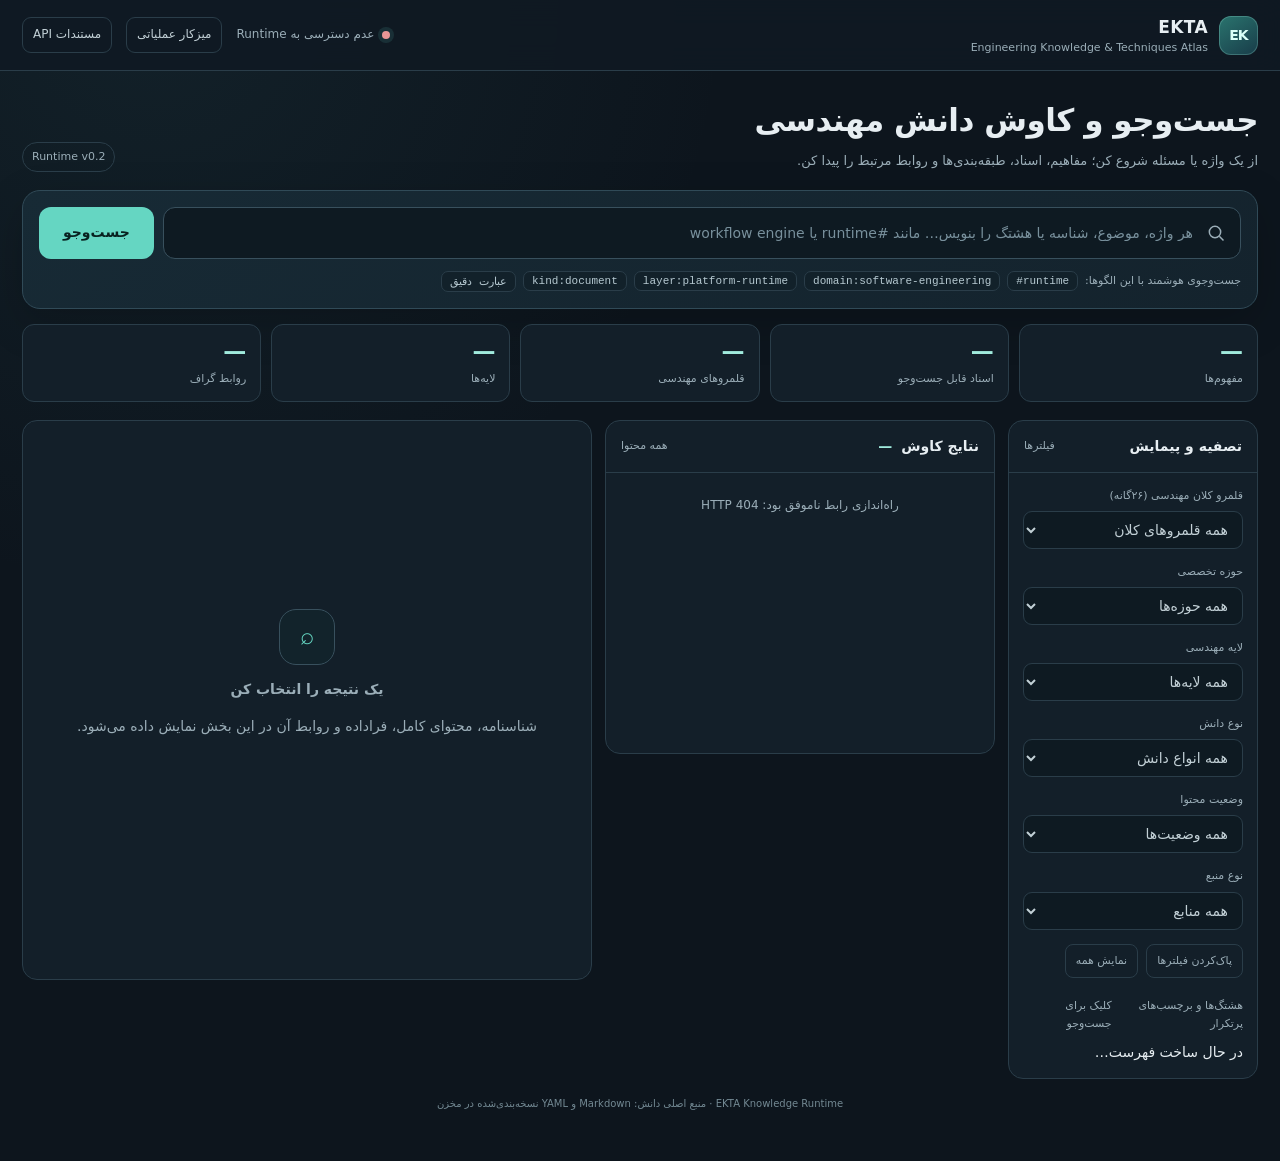
==== commit a2ae2b35: "feat: link operational workspace from explorer header" ====
--- a/runtime/web/index.html
+++ b/runtime/web/index.html
@@ -128,7 +128,7 @@
   <div class="topbar-inner">
     <div class="brand"><div class="logo">EK</div><div><div class="brand-title">EKTA</div><div class="brand-sub">Engineering Knowledge &amp; Techniques Atlas</div></div></div>
     <div class="top-status"><span class="status-dot" id="health-dot"></span><span id="health-label">در حال اتصال به هسته دانش…</span></div>
-    <a class="top-link" href="/docs" target="_blank" rel="noopener">مستندات API</a>
+    <a class="top-link" href="/workspace">میزکار عملیاتی</a><a class="top-link" href="/docs" target="_blank" rel="noopener">مستندات API</a>
   </div>
 </header>
 <main>
@@ -337,7 +337,7 @@
   const item=state.selected;if(!item)return;
   const isConcept=item.kind==="concept";
   const title=isConcept?item.canonical_name:item.title;
-  const tags=[...(item.domains||[]),...(item.layers||[]),...(item.knowledge_types||[]),...(item.tags||[])];
+  const tags=[...(item.territory_labels||[]),...(item.domains||[]),...(item.layers||[]),...(item.knowledge_types||[]),...(item.tags||[])];
   const typeHtml='<span class="kind-pill">'+escapeHtml(kindLabel(item.kind))+'</span>'+
     (item.status?'<span class="status-pill">'+escapeHtml(item.status)+'</span>':'');
   const metaHtml=tags.slice(0,20).map(tag=>'<button type="button" class="meta-chip" data-tag="'+escapeHtml(String(tag).toLowerCase().replace(/\s+/g,"-"))+'">#'+escapeHtml(tag)+'</button>').join("");
